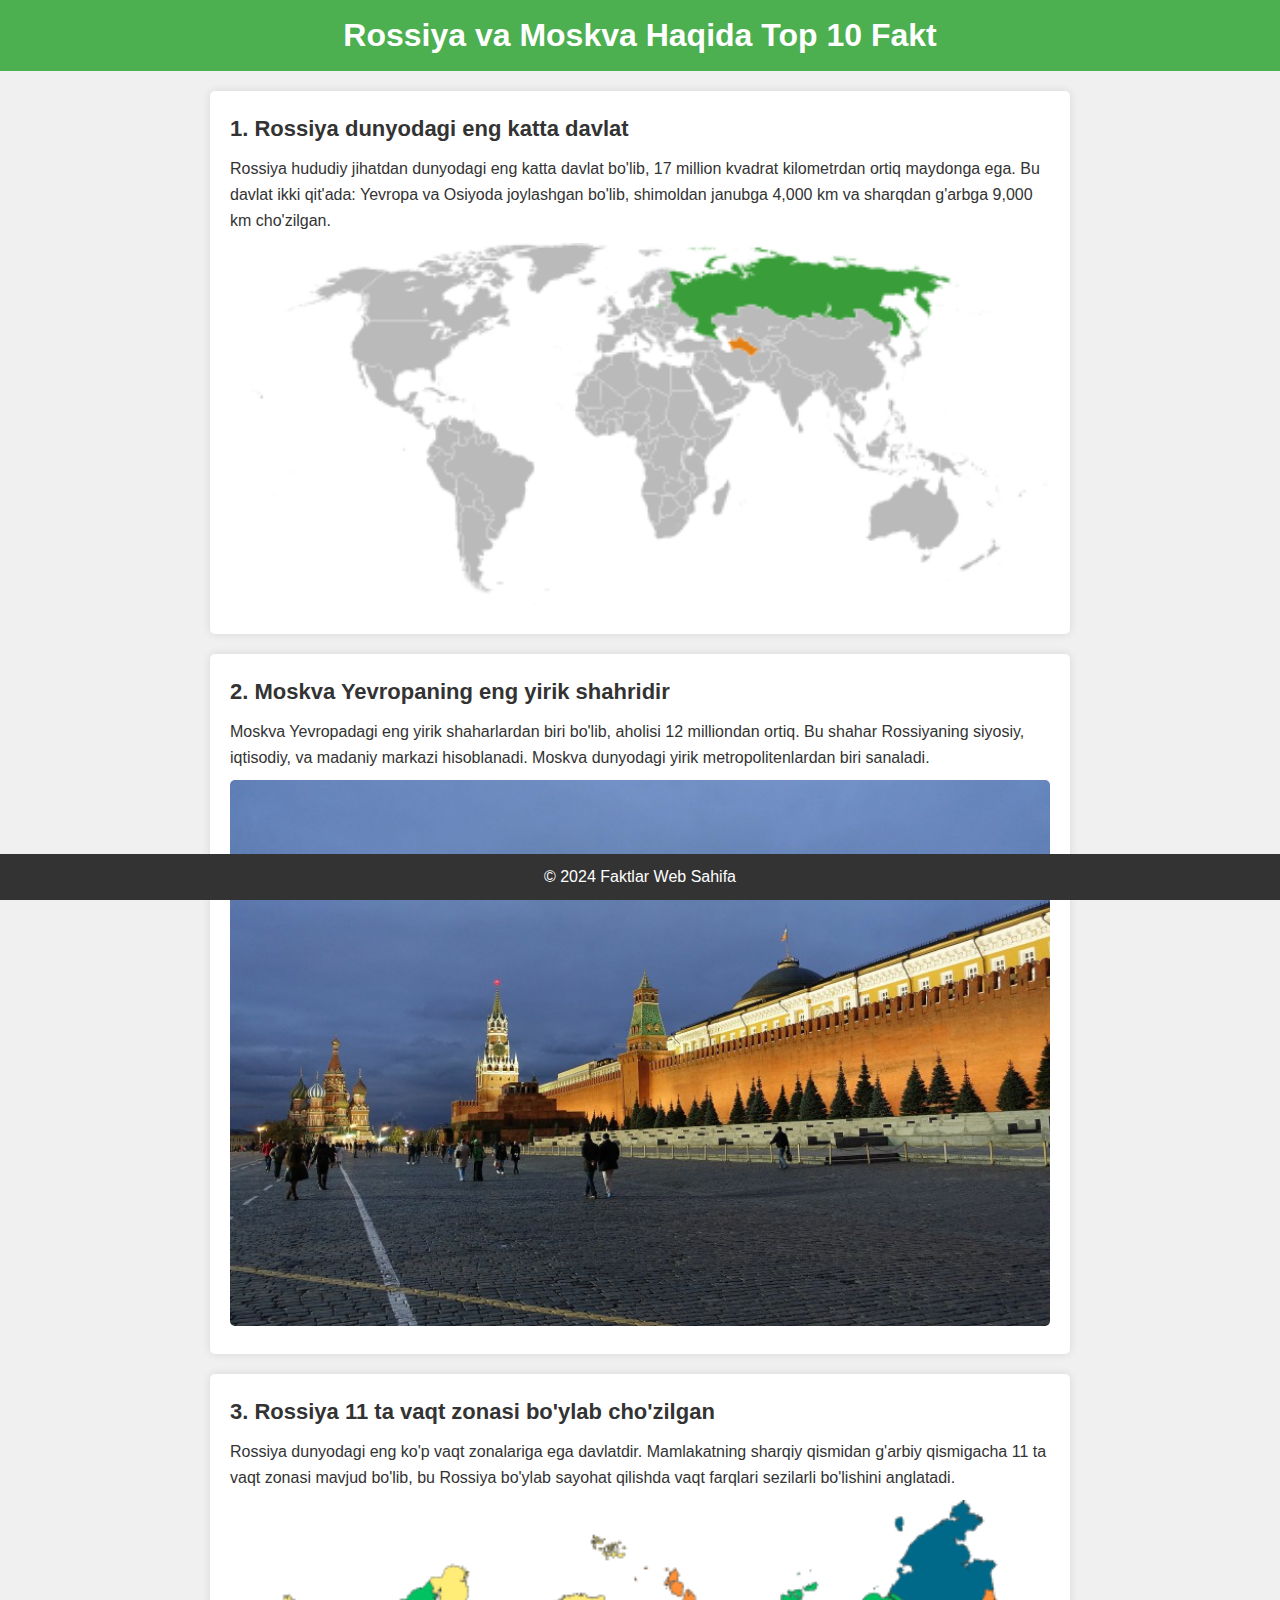
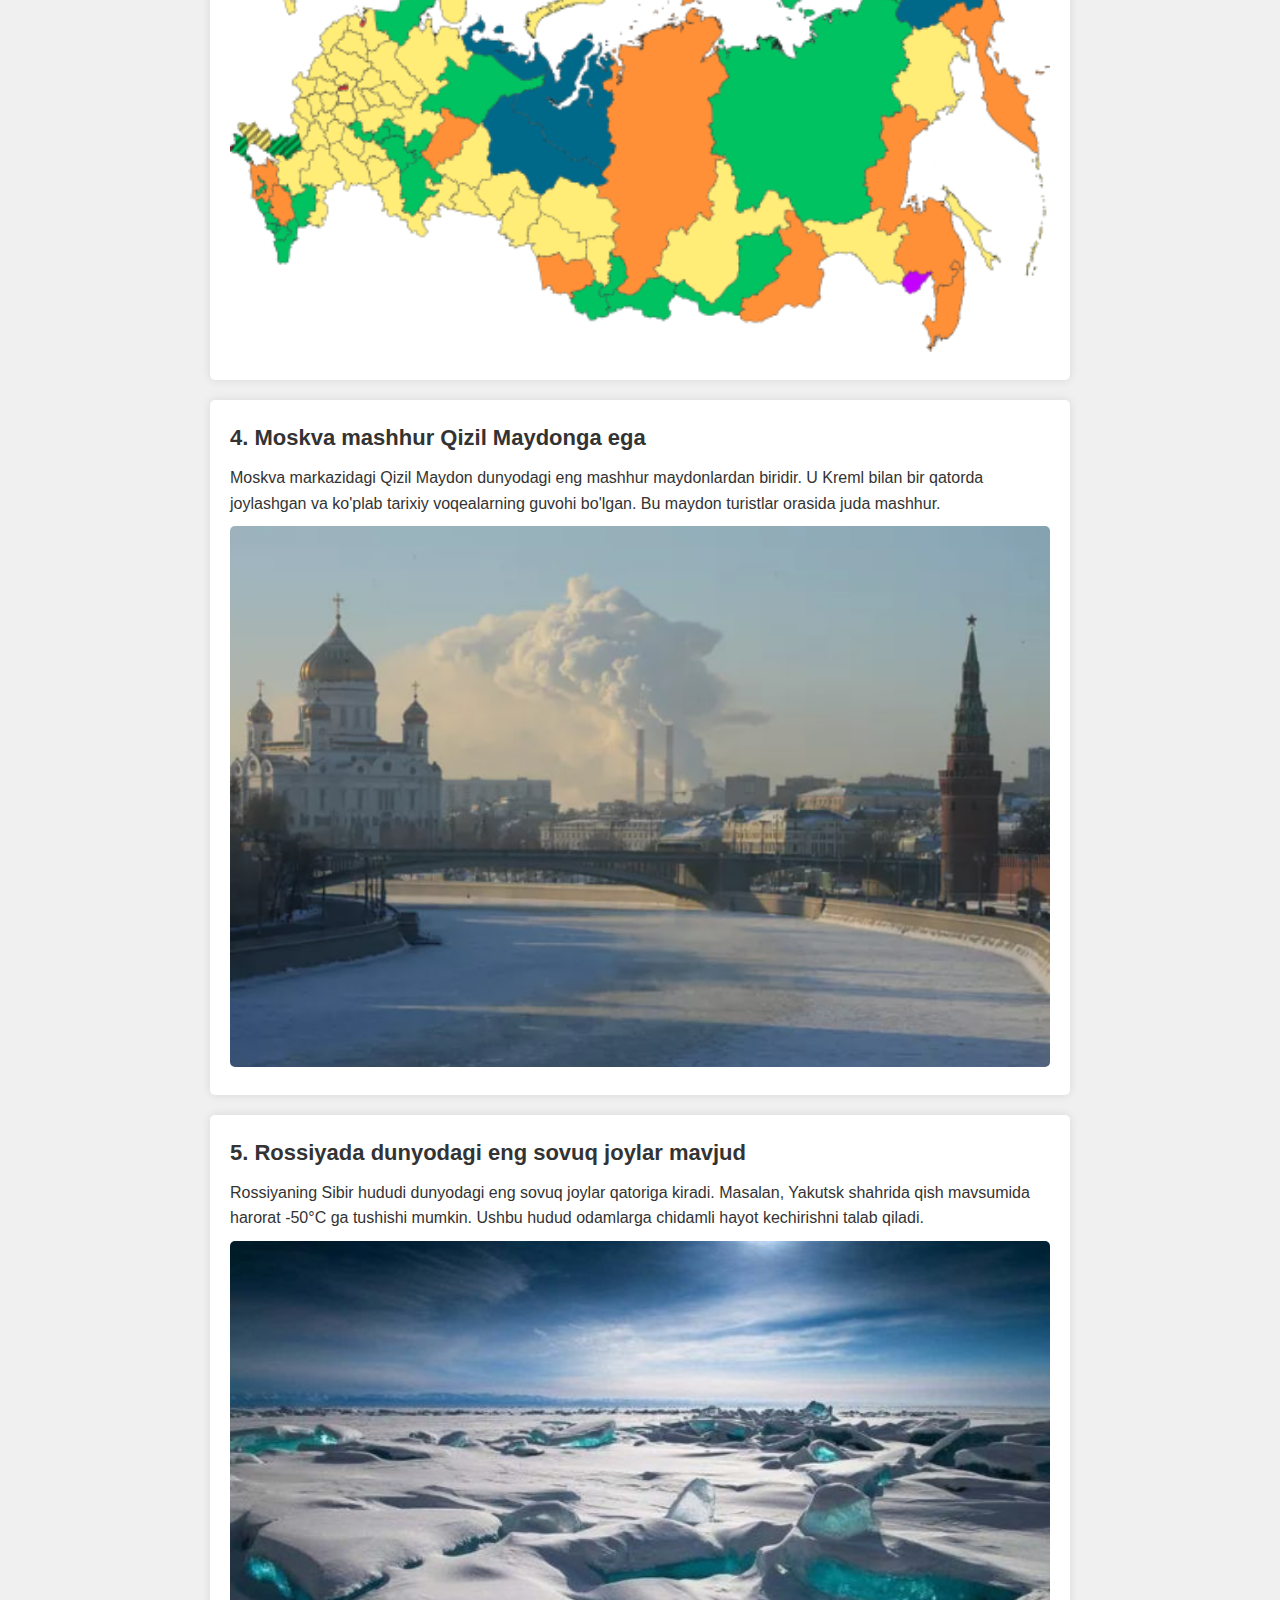
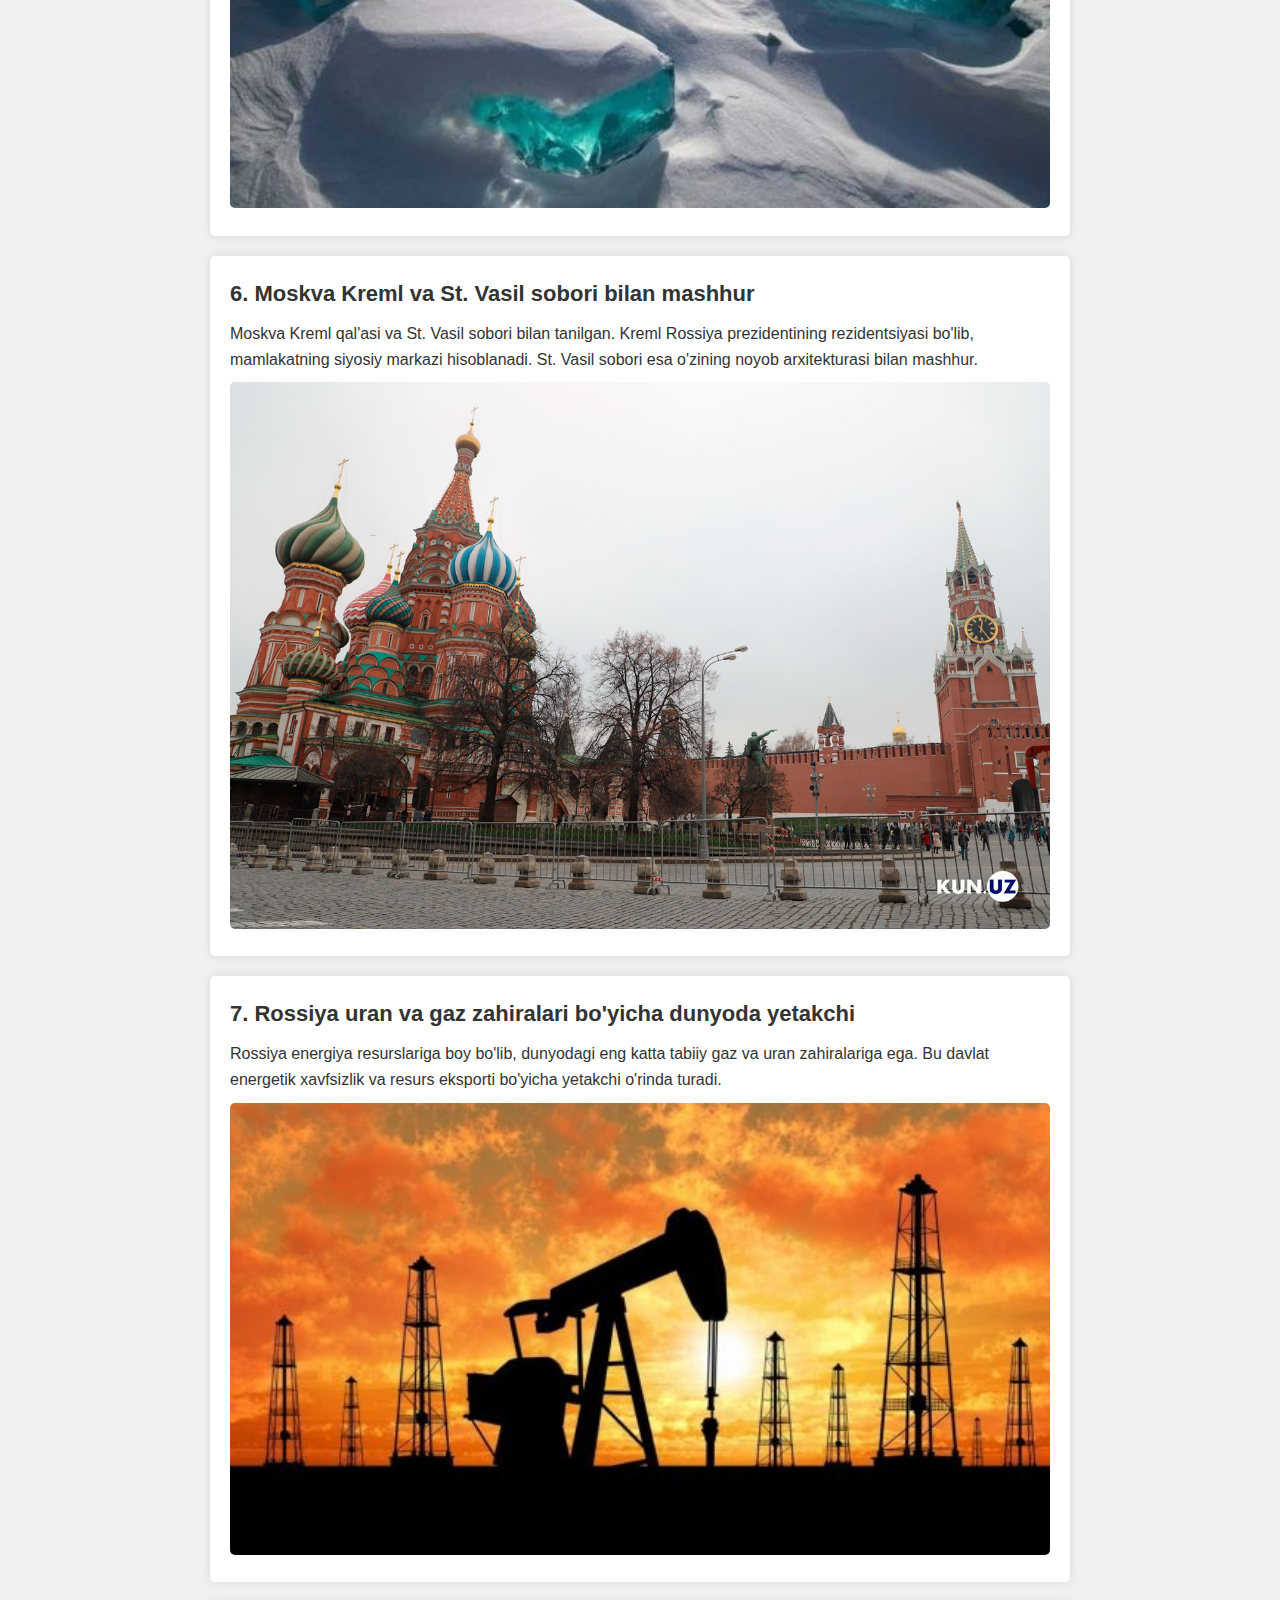
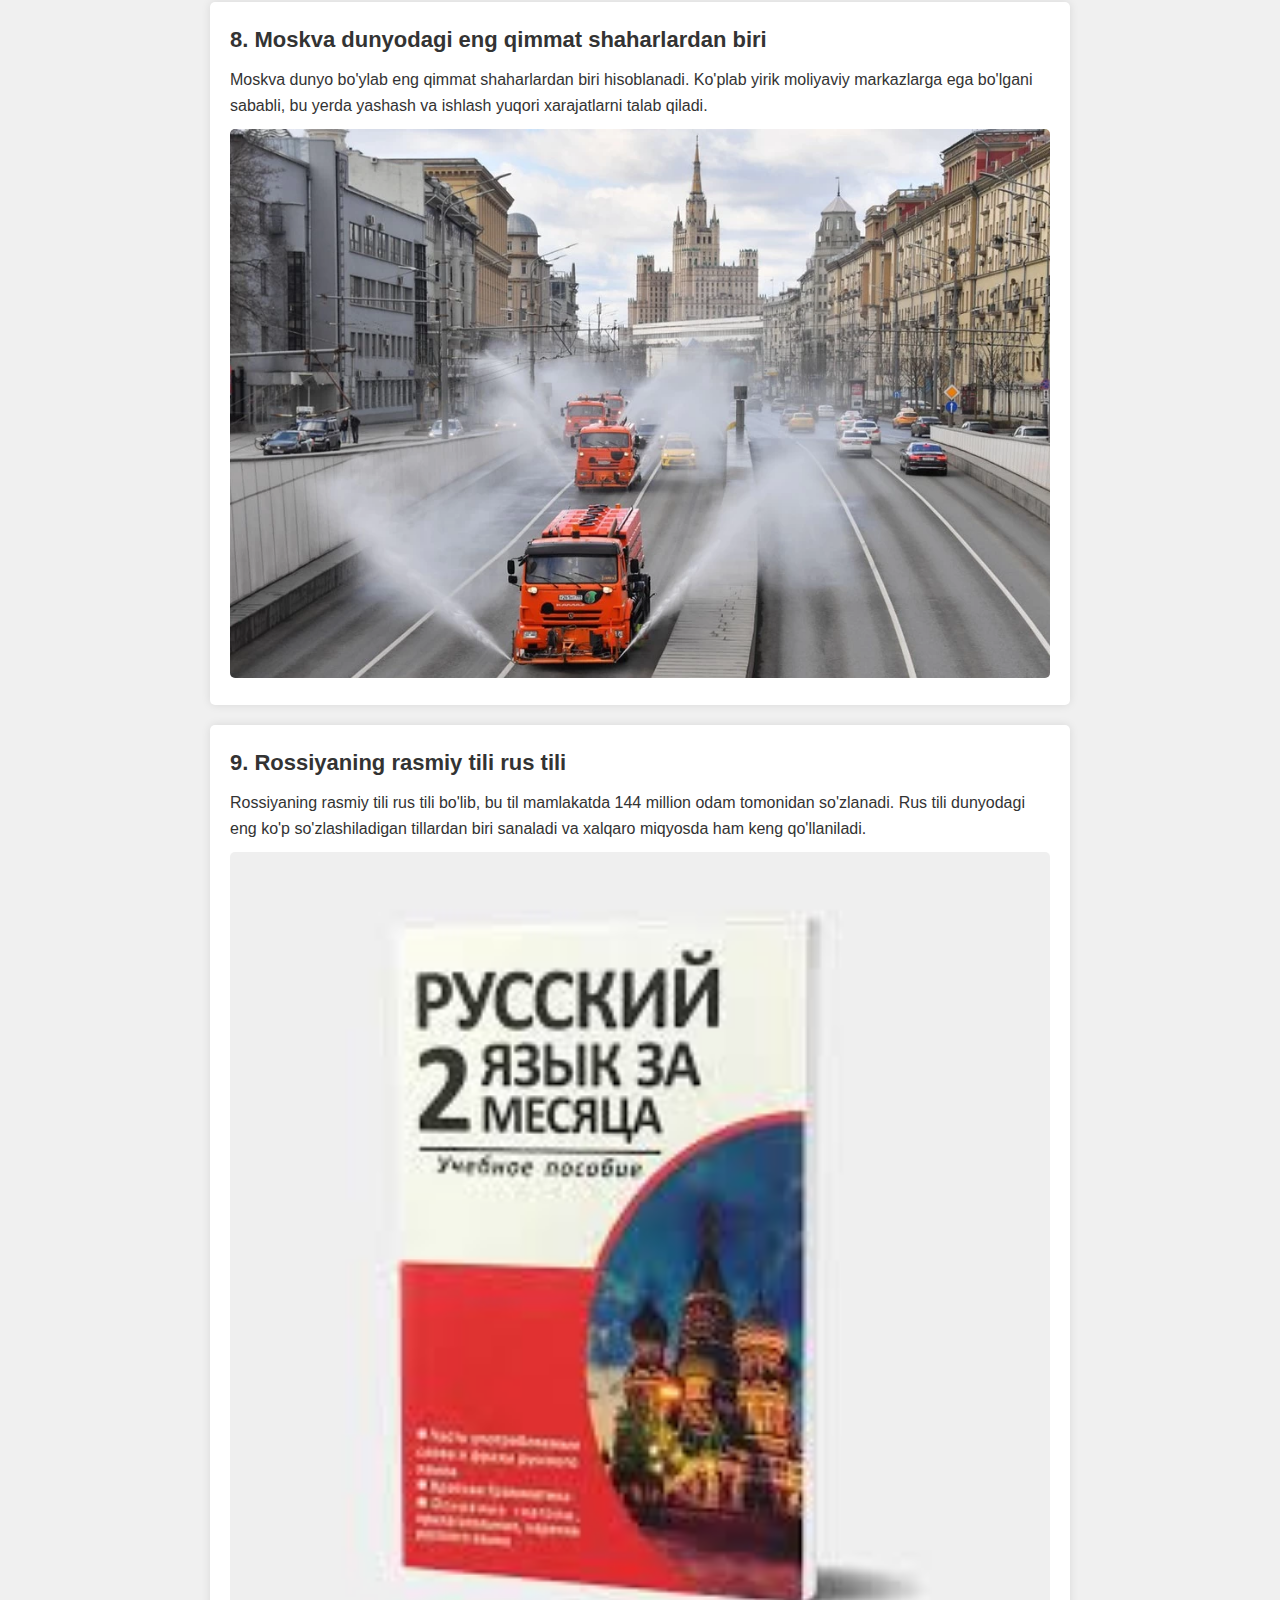
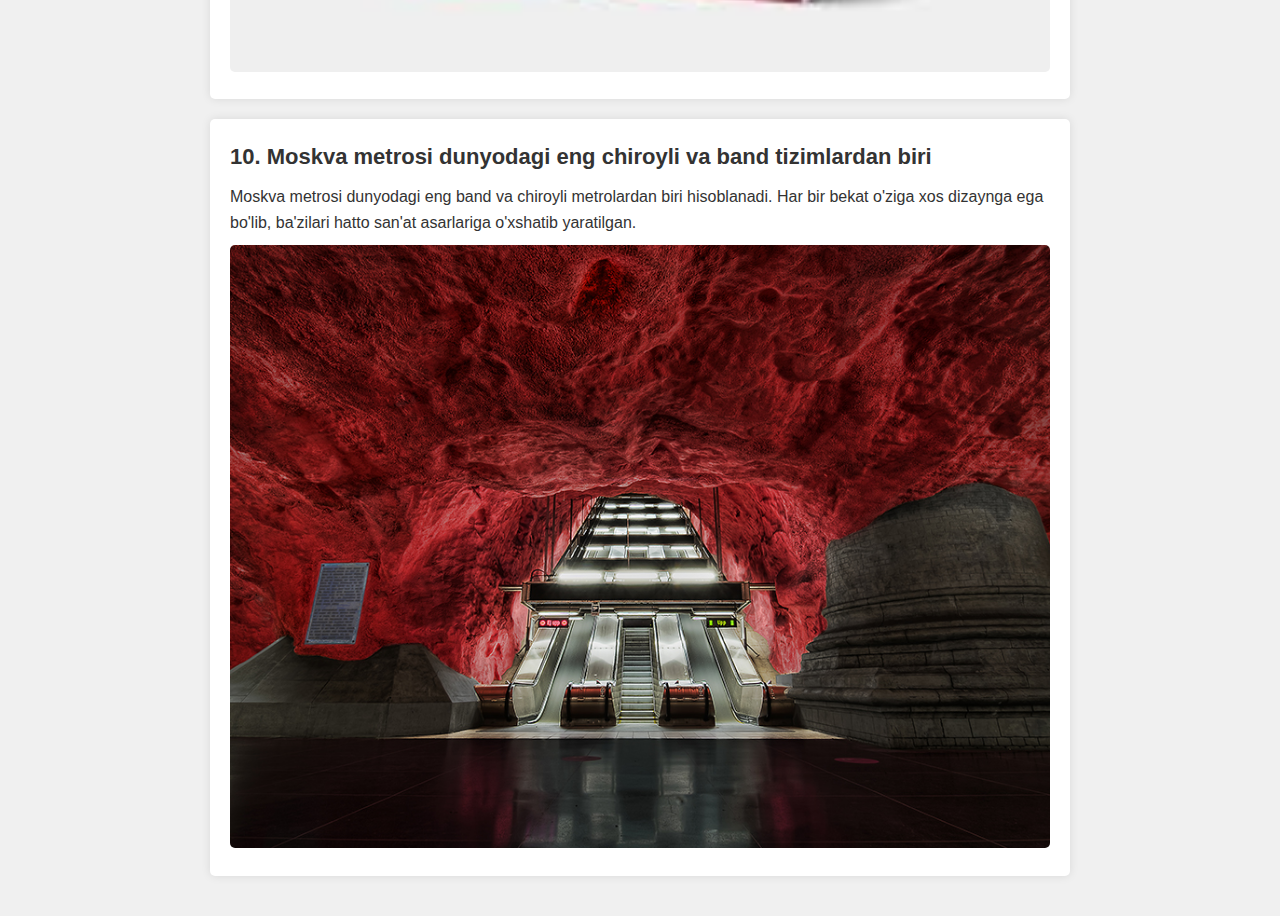
==== mobile web landing page/index.html @ 9a3e78c1 "Add files via upload" ====
<!DOCTYPE html>
<html lang="uz">
<head>
    <meta charset="UTF-8">
    <meta name="viewport" content="width=device-width, initial-scale=1.0">
    <title>Rossiya va Moskva Haqida Faktlar</title>
    <link rel="stylesheet" href="style.css">
</head>
<body>
    <header>
        <div class="header-image"></div>
        <h1>Rossiya va Moskva Haqida Top 10 Fakt</h1>
    </header>

    <main>
        <section id="facts">
            <article>
                <h2>1. Rossiya dunyodagi eng katta davlat</h2>
                <p>Rossiya hududiy jihatdan dunyodagi eng katta davlat bo'lib, 17 million kvadrat kilometrdan ortiq maydonga ega. Bu davlat ikki qit'ada: Yevropa va Osiyoda joylashgan bo'lib, shimoldan janubga 4,000 km va sharqdan g'arbga 9,000 km cho'zilgan.</p>
                <img src="img/russia size.png" alt="Rossiyaning ulkan xaritasi">
            </article>

            <article>
                <h2>2. Moskva Yevropaning eng yirik shahridir</h2>
                <p>Moskva Yevropadagi eng yirik shaharlardan biri bo'lib, aholisi 12 milliondan ortiq. Bu shahar Rossiyaning siyosiy, iqtisodiy, va madaniy markazi hisoblanadi. Moskva dunyodagi yirik metropolitenlardan biri sanaladi.</p>
                <img src="img/moskov img.jpg" alt="Moskva shahar manzarasi">
            </article>

            <article>
                <h2>3. Rossiya 11 ta vaqt zonasi bo'ylab cho'zilgan</h2>
                <p>Rossiya dunyodagi eng ko'p vaqt zonalariga ega davlatdir. Mamlakatning sharqiy qismidan g'arbiy qismigacha 11 ta vaqt zonasi mavjud bo'lib, bu Rossiya bo'ylab sayohat qilishda vaqt farqlari sezilarli bo'lishini anglatadi.</p>
                <img src="img/time zone.png" alt="Rossiyaning vaqt zonalari xaritasi">
            </article>

            <article>
                <h2>4. Moskva mashhur Qizil Maydonga ega</h2>
                <p>Moskva markazidagi Qizil Maydon dunyodagi eng mashhur maydonlardan biridir. U Kreml bilan bir qatorda joylashgan va ko'plab tarixiy voqealarning guvohi bo'lgan. Bu maydon turistlar orasida juda mashhur.</p>
                <img src="img/qizl maydon.jpg" alt="Qizil Maydon manzarasi">
            </article>

            <article>
                <h2>5. Rossiyada dunyodagi eng sovuq joylar mavjud</h2>
                <p>Rossiyaning Sibir hududi dunyodagi eng sovuq joylar qatoriga kiradi. Masalan, Yakutsk shahrida qish mavsumida harorat -50°C ga tushishi mumkin. Ushbu hudud odamlarga chidamli hayot kechirishni talab qiladi.</p>
                <img src="img/sibir.jpg" alt="Sibirning sovuq manzarasi">
            </article>

            <article>
                <h2>6. Moskva Kreml va St. Vasil sobori bilan mashhur</h2>
                <p>Moskva Kreml qal'asi va St. Vasil sobori bilan tanilgan. Kreml Rossiya prezidentining rezidentsiyasi bo'lib, mamlakatning siyosiy markazi hisoblanadi. St. Vasil sobori esa o'zining noyob arxitekturasi bilan mashhur.</p>
                <img src="img/Kreml va St. Vasil sobori.jpg" alt="Kreml va St. Vasil sobori">
            </article>

            <article>
                <h2>7. Rossiya uran va gaz zahiralari bo'yicha dunyoda yetakchi</h2>
                <p>Rossiya energiya resurslariga boy bo'lib, dunyodagi eng katta tabiiy gaz va uran zahiralariga ega. Bu davlat energetik xavfsizlik va resurs eksporti bo'yicha yetakchi o'rinda turadi.</p>
                <img src="img/gaz.jpeg" alt="Rossiyaning gaz zahiralari">
            </article>

            <article>
                <h2>8. Moskva dunyodagi eng qimmat shaharlardan biri</h2>
                <p>Moskva dunyo bo'ylab eng qimmat shaharlardan biri hisoblanadi. Ko'plab yirik moliyaviy markazlarga ega bo'lgani sababli, bu yerda yashash va ishlash yuqori xarajatlarni talab qiladi.</p>
                <img src="img/moskov street.png" alt="Moskva ko'chalari va uy-joylar">
            </article>

            <article>
                <h2>9. Rossiyaning rasmiy tili rus tili</h2>
                <p>Rossiyaning rasmiy tili rus tili bo'lib, bu til mamlakatda 144 million odam tomonidan so'zlanadi. Rus tili dunyodagi eng ko'p so'zlashiladigan tillardan biri sanaladi va xalqaro miqyosda ham keng qo'llaniladi.</p>
                <img src="img/language.jpeg" alt="Rus tili o'rganish kitobi">
            </article>

            <article>
                <h2>10. Moskva metrosi dunyodagi eng chiroyli va band tizimlardan biri</h2>
                <p>Moskva metrosi dunyodagi eng band va chiroyli metrolardan biri hisoblanadi. Har bir bekat o'ziga xos dizaynga ega bo'lib, ba'zilari hatto san'at asarlariga o'xshatib yaratilgan.</p>
                <img src="img/metro.jpg" alt="Moskva metrosining chiroyli stansiyasi">
            </article>
        </section>
    </main>

    <footer>
        <p>&copy; 2024 Faktlar Web Sahifa</p>
    </footer>

    <script src="script.js"></script>
</body>
</html>
---- mobile web landing page/style.css ----
/* Umumiy o'rnatmalar */
* {
    margin: 0;
    padding: 0;
    box-sizing: border-box;
}

/* Tana va fon o'rnatmalari */
body {
    font-family: Arial, sans-serif;
    background-color: #f0f0f0;
    color: #333;
    line-height: 1.6;
}

/* Header qismi */
header {
    background-color: #4CAF50;
    color: white;
    padding: 10px 0;
    text-align: center;
}

/* Asosiy qism */
main {
    padding: 20px;
    max-width: 600px;
    margin: auto;
}
/* Rasmni containerga mos qilish va markaziy chiziqqa to'g'rilash */
.image-container {
    display: flex;
    justify-content: center;
    align-items: center;
    margin: 20px 0;
}

.image-container img {
    max-width: 100%;
    height: auto;
    border-radius: 5px;
}

section#facts article {
    background-color: #fff;
    margin-bottom: 20px;
    padding: 20px;
    border-radius: 5px;
    box-shadow: 0 0 10px rgba(0, 0, 0, 0.1);
}

section#facts h2 {
    font-size: 22px;
    margin-bottom: 10px;
}

section#facts p {
    margin-bottom: 10px;
}

section#facts img {
    width: 100%;
    border-radius: 5px;
}

main {
    padding: 20px;
    max-width: 900px;
    margin: auto;
}

section#facts article {
    background-color: #fff;
    margin-bottom: 20px;
    padding: 20px;
    border-radius: 5px;
    box-shadow: 0 0 10px rgba(0, 0, 0, 0.1);
}

section#facts h2 {
    font-size: 22px;
    margin-bottom: 10px;
}

section#facts p {
    margin-bottom: 10px;
}



/* Footer qismi */
footer {
    background-color: #333;
    color: white;
    text-align: center;
    padding: 10px;
    position: fixed;
    bottom: 0;
    width: 100%;
}
/* Mobil moslashuv */
@media only screen and (max-width: 600px) {
    main {
        padding: 10px;
    }

    section#facts h2 {
        font-size: 20px;
    }

    section#facts p {
        font-size: 16px;
    }

    .image-container img {
        width: 100%;
    }
}
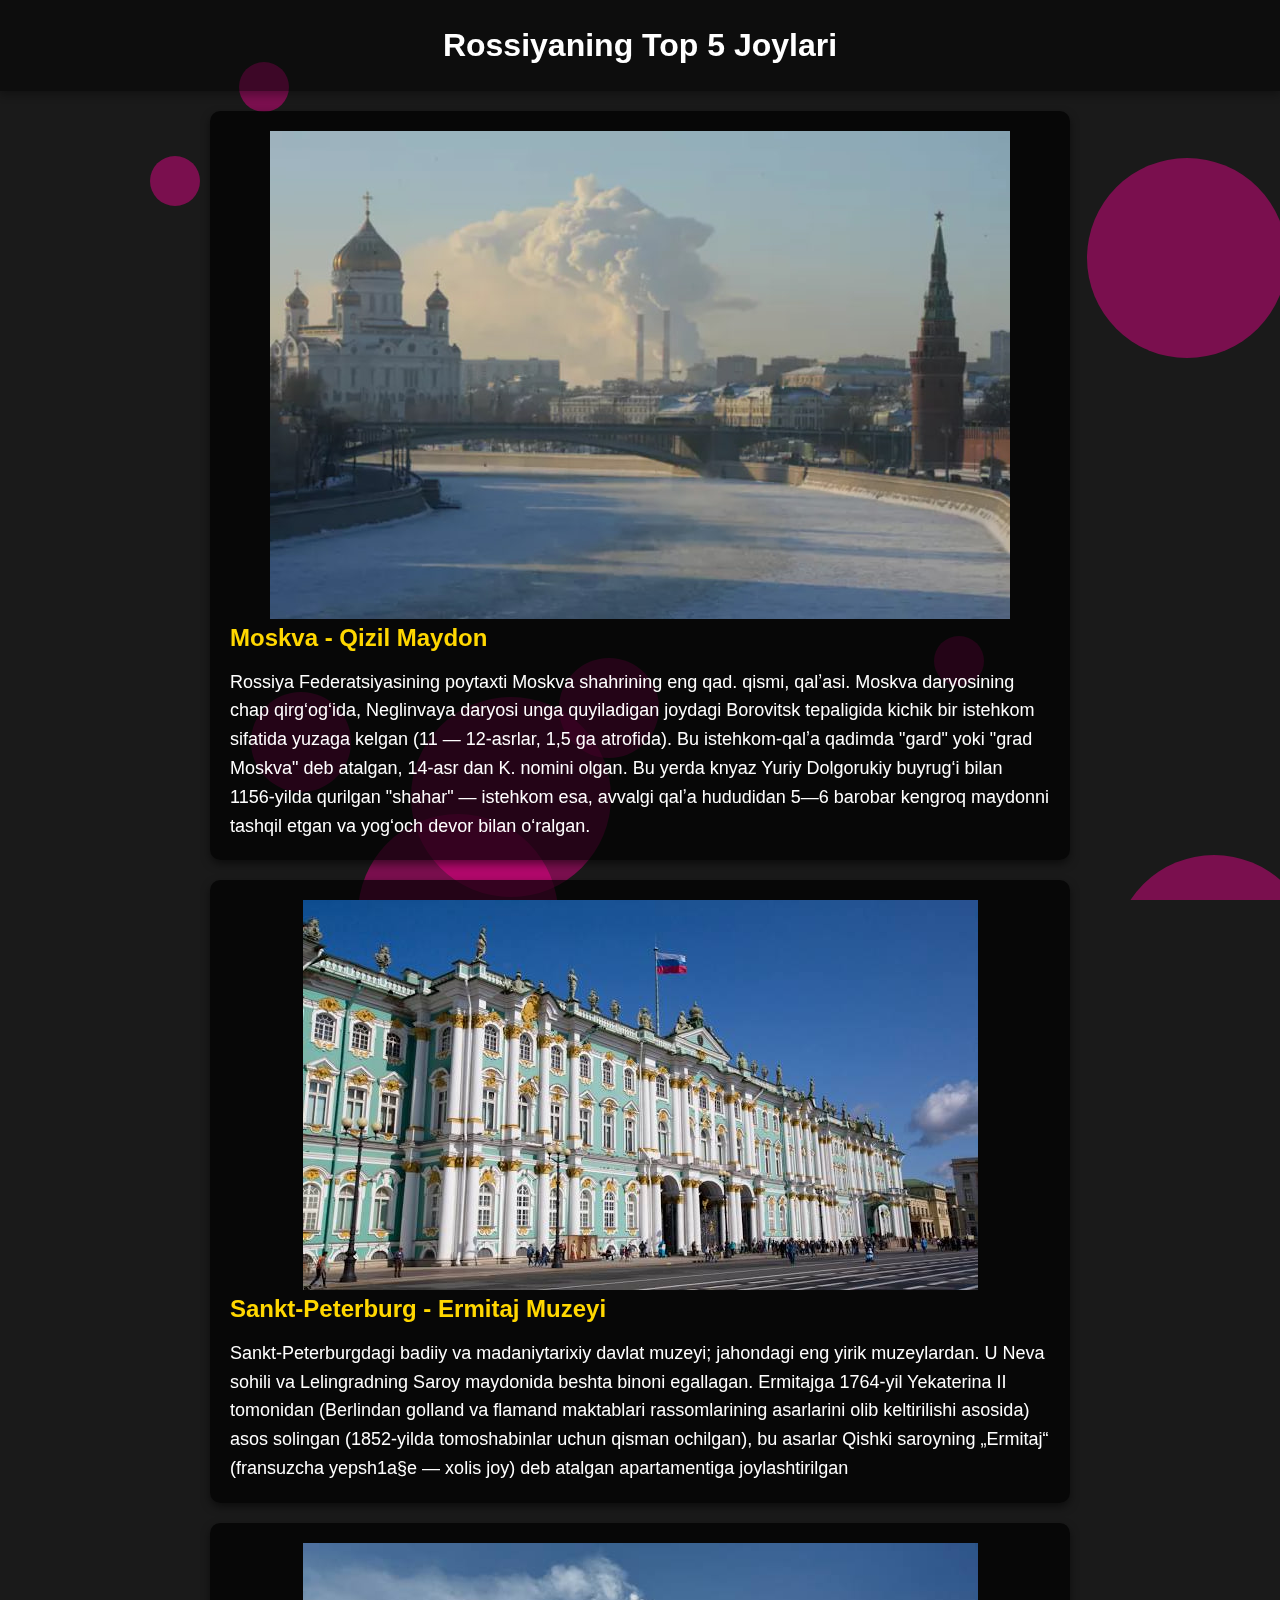
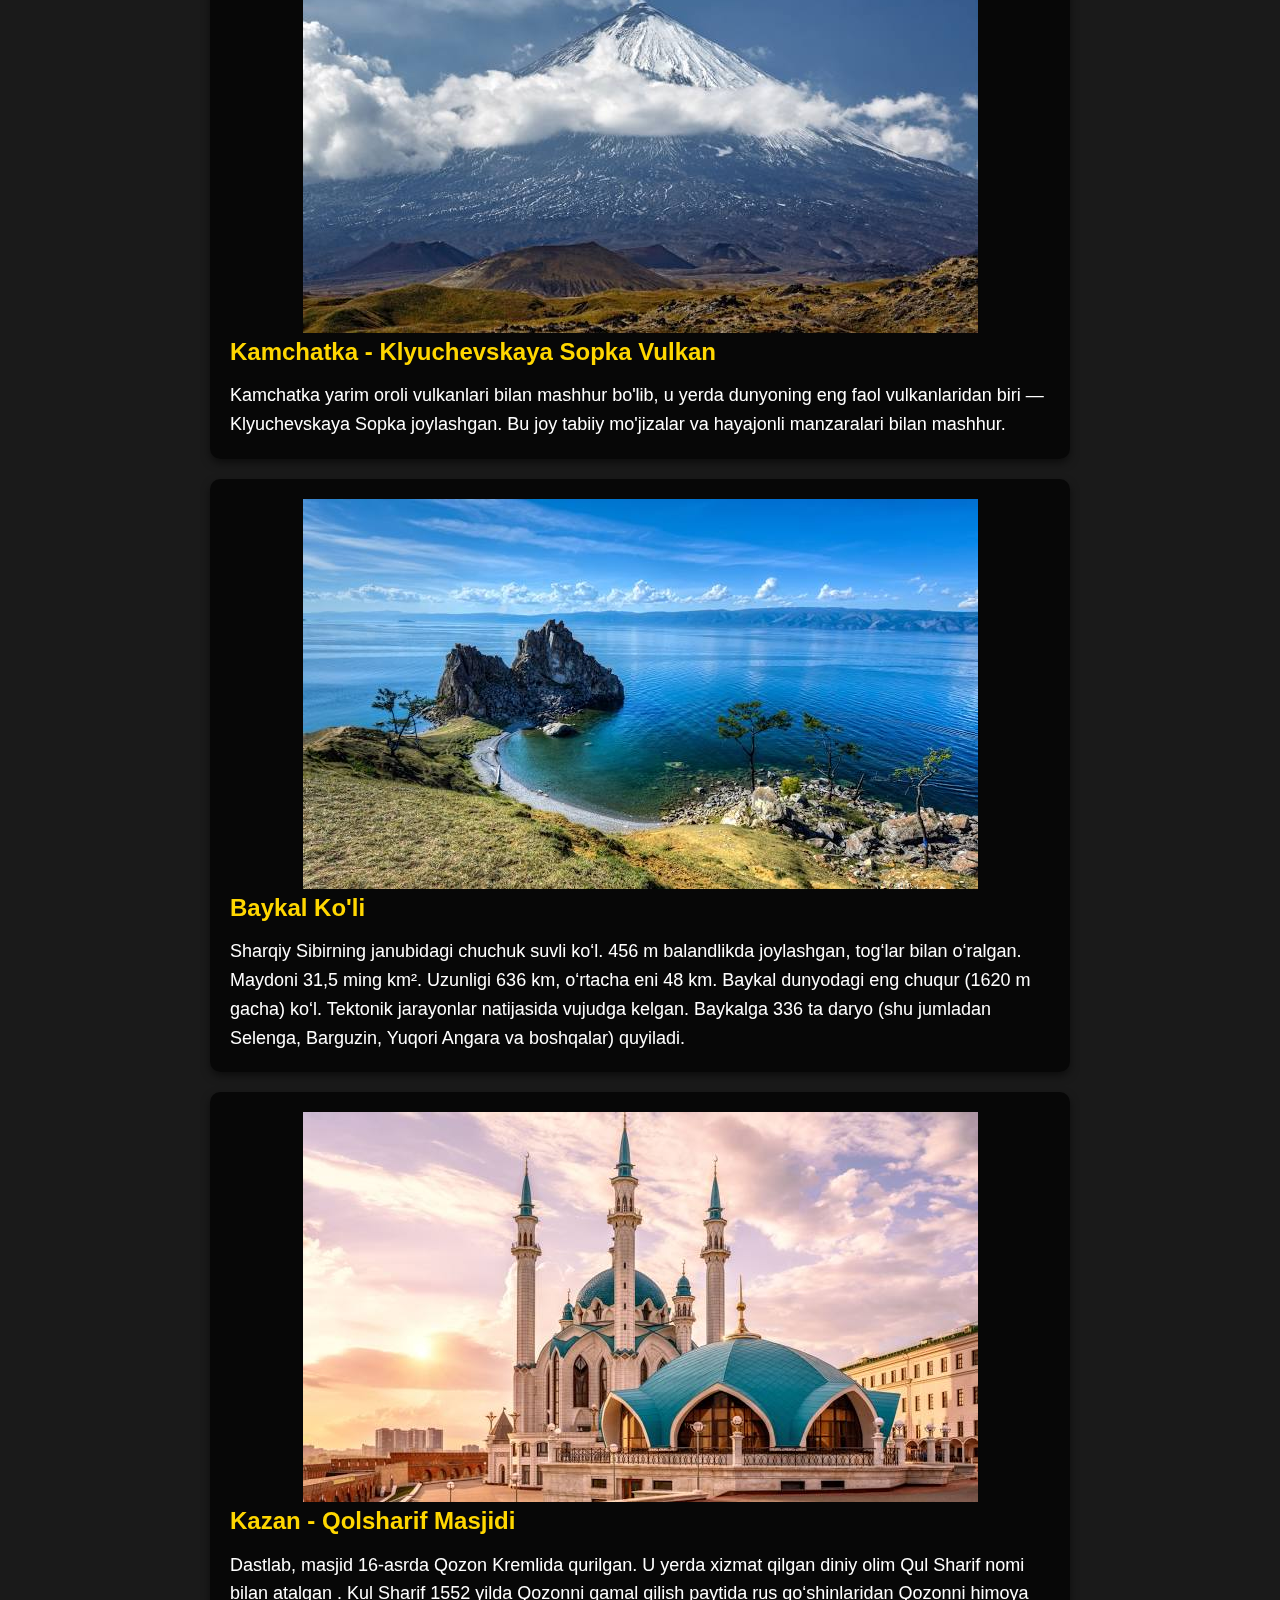
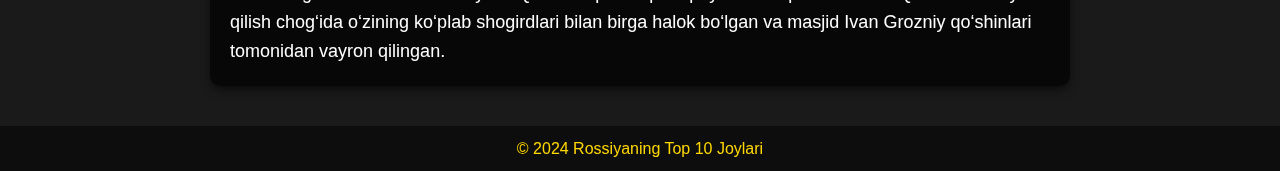
==== commit 764f00b0: "Add files via upload" ====
--- a/mobile web landing page/index.html
+++ b/mobile web landing page/index.html
@@ -3,83 +3,98 @@
 <head>
     <meta charset="UTF-8">
     <meta name="viewport" content="width=device-width, initial-scale=1.0">
-    <title>Rossiya va Moskva Haqida Faktlar</title>
+    <meta http-equiv="X-UA-Compatible" content="IE=edge">
+    <title>Rossiyaning Top 10 Joylari</title>
     <link rel="stylesheet" href="style.css">
 </head>
 <body>
+    <!-- Geometrik animatsiya -->
+    <div class="geometric-animation"></div>
+
     <header>
-        <div class="header-image"></div>
-        <h1>Rossiya va Moskva Haqida Top 10 Fakt</h1>
+        <h1>Rossiyaning Top 5 Joylari</h1>
     </header>
 
     <main>
-        <section id="facts">
-            <article>
-                <h2>1. Rossiya dunyodagi eng katta davlat</h2>
-                <p>Rossiya hududiy jihatdan dunyodagi eng katta davlat bo'lib, 17 million kvadrat kilometrdan ortiq maydonga ega. Bu davlat ikki qit'ada: Yevropa va Osiyoda joylashgan bo'lib, shimoldan janubga 4,000 km va sharqdan g'arbga 9,000 km cho'zilgan.</p>
-                <img src="img/russia size.png" alt="Rossiyaning ulkan xaritasi">
+        <section id="places">
+            <article class="place">
+                <div class="image-container">
+                    <img src="img/qizl maydon.jpg" alt="Qizil Maydon">
+                </div>
+                <h2>Moskva - Qizil Maydon</h2>
+                <p> Rossiya Federatsiyasining poytaxti Moskva shahrining eng qad. qismi, qalʼasi. Moskva daryosining chap qirgʻogʻida,
+                     Neglinvaya daryosi unga quyiladigan joydagi Borovitsk tepaligida kichik bir istehkom sifatida yuzaga kelgan 
+                     (11 — 12-asrlar, 1,5 ga atrofida). Bu istehkom-qalʼa qadimda "gard" yoki "grad Moskva" deb atalgan, 14-asr dan K.
+                      nomini olgan. Bu yerda knyaz Yuriy Dolgorukiy buyrugʻi bilan 1156-yilda qurilgan "shahar" — istehkom esa, avvalgi 
+                      qalʼa hududidan 5—6 barobar kengroq maydonni tashqil etgan va yogʻoch devor bilan oʻralgan.</p>
             </article>
 
-            <article>
-                <h2>2. Moskva Yevropaning eng yirik shahridir</h2>
-                <p>Moskva Yevropadagi eng yirik shaharlardan biri bo'lib, aholisi 12 milliondan ortiq. Bu shahar Rossiyaning siyosiy, iqtisodiy, va madaniy markazi hisoblanadi. Moskva dunyodagi yirik metropolitenlardan biri sanaladi.</p>
-                <img src="img/moskov img.jpg" alt="Moskva shahar manzarasi">
+            <article class="place">
+                <div class="image-container">
+                    <img src="img/emirtaj.jpeg" alt="Ermitaj Muzeyi">
+                </div>
+                <h2>Sankt-Peterburg - Ermitaj Muzeyi</h2>
+                <p>Sankt-Peterburgdagi badiiy va madaniytarixiy davlat muzeyi; jahondagi eng yirik muzeylardan. U Neva sohili va
+                     Lelingradning Saroy maydonida beshta binoni egallagan. Ermitajga 1764-yil Yekaterina II tomonidan 
+                     (Berlindan golland va flamand maktablari rassomlarining asarlarini olib keltirilishi asosida) asos solingan
+                      (1852-yilda tomoshabinlar uchun qisman ochilgan), bu asarlar Qishki saroyning „Ermitaj“ 
+                      (fransuzcha yepsh1a§e — xolis joy) deb atalgan apartamentiga joylashtirilgan</p>
             </article>
 
-            <article>
-                <h2>3. Rossiya 11 ta vaqt zonasi bo'ylab cho'zilgan</h2>
-                <p>Rossiya dunyodagi eng ko'p vaqt zonalariga ega davlatdir. Mamlakatning sharqiy qismidan g'arbiy qismigacha 11 ta vaqt zonasi mavjud bo'lib, bu Rossiya bo'ylab sayohat qilishda vaqt farqlari sezilarli bo'lishini anglatadi.</p>
-                <img src="img/time zone.png" alt="Rossiyaning vaqt zonalari xaritasi">
+            <article class="place">
+                <div class="image-container">
+                    <img src="img/Kamchatka.jpeg" alt="Klyuchevskaya Sopka Vulkan">
+                </div>
+                <h2>Kamchatka - Klyuchevskaya Sopka Vulkan</h2>
+                <p>Kamchatka yarim oroli vulkanlari bilan mashhur bo'lib, u yerda dunyoning eng faol vulkanlaridan biri — Klyuchevskaya Sopka joylashgan. Bu joy tabiiy mo'jizalar va hayajonli manzaralari bilan mashhur.</p>
             </article>
 
-            <article>
-                <h2>4. Moskva mashhur Qizil Maydonga ega</h2>
-                <p>Moskva markazidagi Qizil Maydon dunyodagi eng mashhur maydonlardan biridir. U Kreml bilan bir qatorda joylashgan va ko'plab tarixiy voqealarning guvohi bo'lgan. Bu maydon turistlar orasida juda mashhur.</p>
-                <img src="img/qizl maydon.jpg" alt="Qizil Maydon manzarasi">
+            <article class="place">
+                <div class="image-container">
+                    <img src="img/baykal.jpeg" alt="Baykal Ko'li">
+                </div>
+                <h2>Baykal Ko'li</h2>
+                <p> Sharqiy Sibirning janubidagi chuchuk suvli koʻl. 456 m balandlikda joylashgan, togʻlar bilan oʻralgan. Maydoni
+                     31,5 ming km². Uzunligi 636 km, oʻrtacha eni 48 km. Baykal dunyodagi eng chuqur (1620 m gacha) koʻl. Tektonik 
+                     jarayonlar natijasida vujudga kelgan. Baykalga 336 ta daryo (shu jumladan Selenga, Barguzin, Yuqori Angara va 
+                     boshqalar) quyiladi.</p>
             </article>
 
-            <article>
-                <h2>5. Rossiyada dunyodagi eng sovuq joylar mavjud</h2>
-                <p>Rossiyaning Sibir hududi dunyodagi eng sovuq joylar qatoriga kiradi. Masalan, Yakutsk shahrida qish mavsumida harorat -50°C ga tushishi mumkin. Ushbu hudud odamlarga chidamli hayot kechirishni talab qiladi.</p>
-                <img src="img/sibir.jpg" alt="Sibirning sovuq manzarasi">
-            </article>
-
-            <article>
-                <h2>6. Moskva Kreml va St. Vasil sobori bilan mashhur</h2>
-                <p>Moskva Kreml qal'asi va St. Vasil sobori bilan tanilgan. Kreml Rossiya prezidentining rezidentsiyasi bo'lib, mamlakatning siyosiy markazi hisoblanadi. St. Vasil sobori esa o'zining noyob arxitekturasi bilan mashhur.</p>
-                <img src="img/Kreml va St. Vasil sobori.jpg" alt="Kreml va St. Vasil sobori">
-            </article>
-
-            <article>
-                <h2>7. Rossiya uran va gaz zahiralari bo'yicha dunyoda yetakchi</h2>
-                <p>Rossiya energiya resurslariga boy bo'lib, dunyodagi eng katta tabiiy gaz va uran zahiralariga ega. Bu davlat energetik xavfsizlik va resurs eksporti bo'yicha yetakchi o'rinda turadi.</p>
-                <img src="img/gaz.jpeg" alt="Rossiyaning gaz zahiralari">
-            </article>
-
-            <article>
-                <h2>8. Moskva dunyodagi eng qimmat shaharlardan biri</h2>
-                <p>Moskva dunyo bo'ylab eng qimmat shaharlardan biri hisoblanadi. Ko'plab yirik moliyaviy markazlarga ega bo'lgani sababli, bu yerda yashash va ishlash yuqori xarajatlarni talab qiladi.</p>
-                <img src="img/moskov street.png" alt="Moskva ko'chalari va uy-joylar">
-            </article>
-
-            <article>
-                <h2>9. Rossiyaning rasmiy tili rus tili</h2>
-                <p>Rossiyaning rasmiy tili rus tili bo'lib, bu til mamlakatda 144 million odam tomonidan so'zlanadi. Rus tili dunyodagi eng ko'p so'zlashiladigan tillardan biri sanaladi va xalqaro miqyosda ham keng qo'llaniladi.</p>
-                <img src="img/language.jpeg" alt="Rus tili o'rganish kitobi">
-            </article>
-
-            <article>
-                <h2>10. Moskva metrosi dunyodagi eng chiroyli va band tizimlardan biri</h2>
-                <p>Moskva metrosi dunyodagi eng band va chiroyli metrolardan biri hisoblanadi. Har bir bekat o'ziga xos dizaynga ega bo'lib, ba'zilari hatto san'at asarlariga o'xshatib yaratilgan.</p>
-                <img src="img/metro.jpg" alt="Moskva metrosining chiroyli stansiyasi">
+            <article class="place">
+                <div class="image-container">
+                    <img src="img/Qolsharif Masjidi.jpeg" alt="Qolsharif Masjidi">
+                </div>
+                <h2>Kazan - Qolsharif Masjidi</h2>
+                <p>Dastlab, masjid 16-asrda Qozon Kremlida qurilgan. U yerda xizmat qilgan diniy olim Qul Sharif nomi bilan atalgan .
+                     Kul Sharif 1552 yilda Qozonni qamal qilish paytida rus qo‘shinlaridan Qozonni himoya qilish chog‘ida o‘zining
+                      ko‘plab shogirdlari bilan birga halok bo‘lgan va masjid Ivan Grozniy qo‘shinlari tomonidan vayron qilingan.</p>
             </article>
         </section>
     </main>
 
     <footer>
-        <p>&copy; 2024 Faktlar Web Sahifa</p>
+        <p>&copy; 2024 Rossiyaning Top 10 Joylari</p>
     </footer>
 
-    <script src="script.js"></script>
+    <script> // Geometrik shakllar yaratish funksiyasi
+        function createShapes() {
+            const geometricAnimation = document.querySelector('.geometric-animation');
+        
+            for (let i = 0; i < 10; i++) {
+                let shape = document.createElement('div');
+                let sizeClass = ['small', 'medium', 'large'][Math.floor(Math.random() * 3)];
+        
+                shape.classList.add('shape', sizeClass);
+                shape.style.top = `${Math.random() * 100}%`;
+                shape.style.left = `${Math.random() * 100}%`;
+        
+                geometricAnimation.appendChild(shape);
+            }
+        }
+        
+        // Sahifa yuklanganda shakllar yaratiladi
+        createShapes();
+         
+         </script>
 </body>
 </html>
--- a/mobile web landing page/style.css
+++ b/mobile web landing page/style.css
@@ -1,118 +1,127 @@
-/* Umumiy o'rnatmalar */
+/* Umumiy sozlamalar */
 * {
     margin: 0;
     padding: 0;
     box-sizing: border-box;
 }
 
-/* Tana va fon o'rnatmalari */
 body {
-    font-family: Arial, sans-serif;
-    background-color: #f0f0f0;
-    color: #333;
+    font-family: 'Arial', sans-serif;
+    background-color: #1a1a1a;
+    color: white;
     line-height: 1.6;
+    overflow-x: hidden;
 }
 
-/* Header qismi */
 header {
-    background-color: #4CAF50;
-    color: white;
-    padding: 10px 0;
     text-align: center;
+    padding: 20px;
+    background: rgba(0, 0, 0, 0.5);
+    box-shadow: 0 4px 8px rgba(0, 0, 0, 0.3);
 }
 
-/* Asosiy qism */
-main {
-    padding: 20px;
-    max-width: 600px;
-    margin: auto;
+header h1 {
+    font-size: 2rem;
+    color: #fff;
 }
-/* Rasmni containerga mos qilish va markaziy chiziqqa to'g'rilash */
-.image-container {
+
+/* Geometrik fon animatsiyasi */
+.geometric-animation {
+    position: fixed;
+    top: 0;
+    left: 0;
+    width: 100%;
+    height: 100%;
+    z-index: -1;
+    overflow: hidden;
+}
+
+.shape {
+    position: absolute;
+    background-color: rgba(255, 0, 150, 0.6);
+    border-radius: 50%;
+    animation: move 10s linear infinite;
+    opacity: 0.7;
+}
+.image-container{
     display: flex;
     justify-content: center;
-    align-items: center;
-    margin: 20px 0;
 }
 
-.image-container img {
-    max-width: 100%;
-    height: auto;
-    border-radius: 5px;
+@keyframes move {
+    0% {
+        transform: translateY(0) translateX(0) scale(1);
+    }
+    50% {
+        transform: translateY(-200px) translateX(200px) scale(1.5);
+    }
+    100% {
+        transform: translateY(0) translateX(0) scale(1);
+    }
 }
 
-section#facts article {
-    background-color: #fff;
-    margin-bottom: 20px;
-    padding: 20px;
-    border-radius: 5px;
-    box-shadow: 0 0 10px rgba(0, 0, 0, 0.1);
+.shape.small {
+    width: 50px;
+    height: 50px;
+    animation-duration: 8s;
 }
 
-section#facts h2 {
-    font-size: 22px;
-    margin-bottom: 10px;
+.shape.medium {
+    width: 100px;
+    height: 100px;
+    animation-duration: 12s;
 }
 
-section#facts p {
-    margin-bottom: 10px;
+.shape.large {
+    width: 200px;
+    height: 200px;
+    animation-duration: 15s;
 }
 
-section#facts img {
-    width: 100%;
-    border-radius: 5px;
-}
-
+/* Joylar haqida ma'lumot */
 main {
     padding: 20px;
     max-width: 900px;
     margin: auto;
 }
 
-section#facts article {
-    background-color: #fff;
+article.place {
+    background-color: rgba(0, 0, 0, 0.7);
     margin-bottom: 20px;
     padding: 20px;
-    border-radius: 5px;
-    box-shadow: 0 0 10px rgba(0, 0, 0, 0.1);
+    border-radius: 10px;
+    box-shadow: 0 4px 8px rgba(0, 0, 0, 0.5);
 }
 
-section#facts h2 {
-    font-size: 22px;
+article h2 {
+    font-size: 24px;
     margin-bottom: 10px;
+    color: #FFD700;
 }
 
-section#facts p {
-    margin-bottom: 10px;
+article p {
+    font-size: 18px;
 }
 
-
-
-/* Footer qismi */
-footer {
-    background-color: #333;
-    color: white;
-    text-align: center;
-    padding: 10px;
-    position: fixed;
-    bottom: 0;
-    width: 100%;
-}
-/* Mobil moslashuv */
-@media only screen and (max-width: 600px) {
-    main {
-        padding: 10px;
+/* Mobil qurilmalar uchun moslashuvchanlik */
+@media (max-width: 768px) {
+    header h1 {
+        font-size: 1.5rem;
     }
 
-    section#facts h2 {
+    article h2 {
         font-size: 20px;
     }
 
-    section#facts p {
+    article p {
         font-size: 16px;
     }
+}
 
-    .image-container img {
-        width: 100%;
-    }
-}+/* Footer */
+footer {
+    text-align: center;
+    padding: 10px;
+    background-color: rgba(0, 0, 0, 0.5);
+    color: #FFD700;
+}
